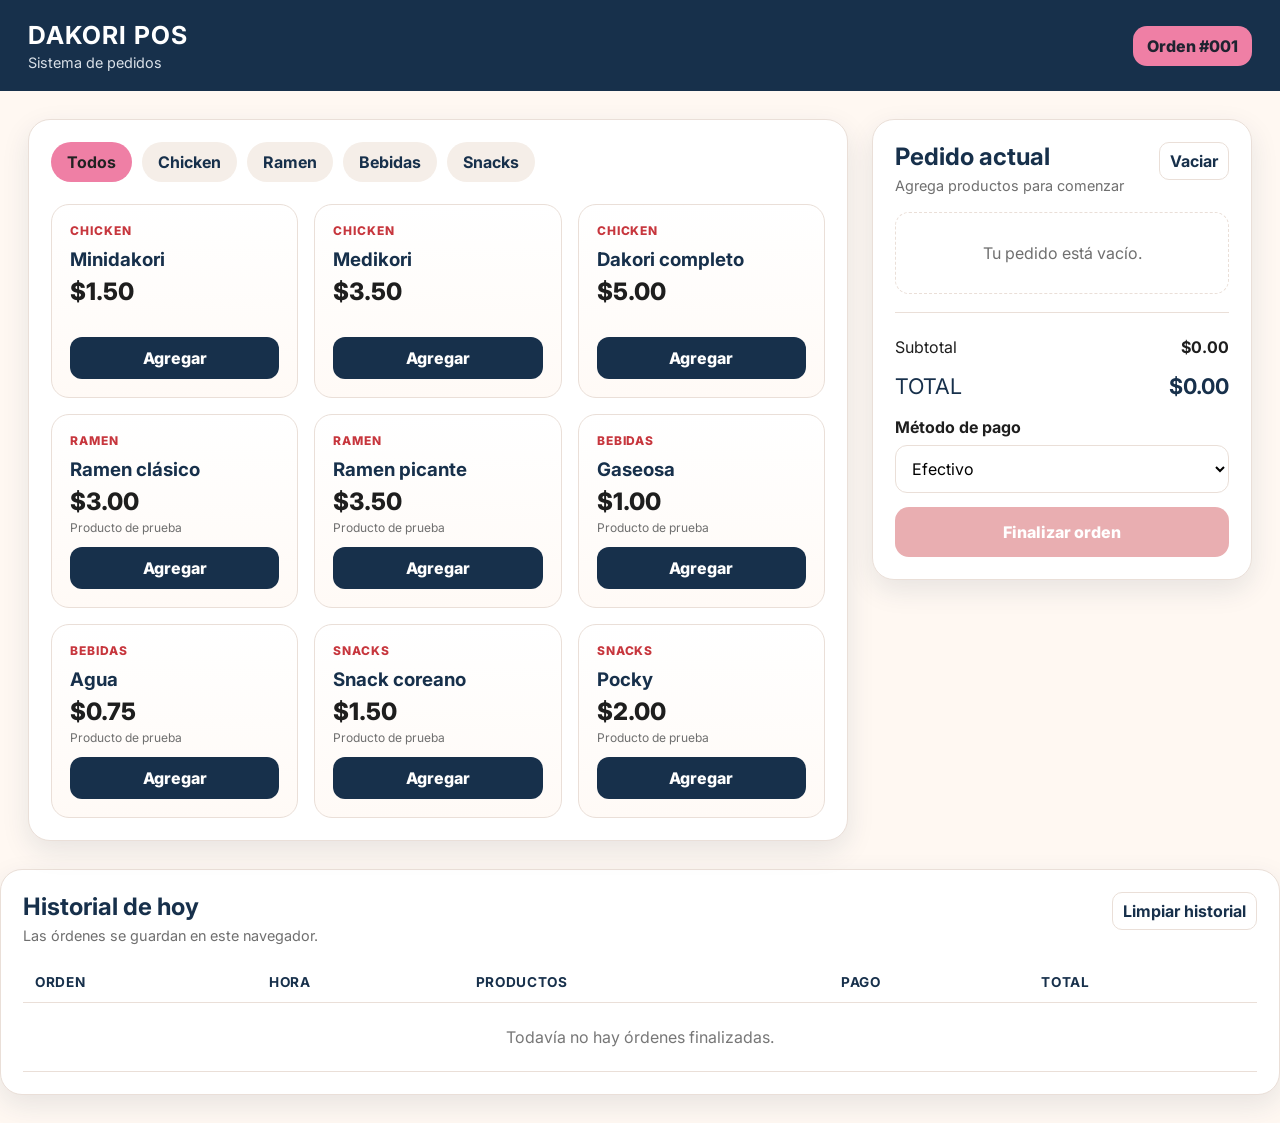
==== index.html @ b045a14e "Primera version de DAKORI POS" ====
<!DOCTYPE html>
<html lang="es">
<head>
  <meta charset="UTF-8" />
  <meta name="viewport" content="width=device-width, initial-scale=1.0" />
  <title>DAKORI POS</title>
  <link rel="stylesheet" href="style.css" />
</head>
<body>
  <header class="topbar">
    <div>
      <h1>DAKORI POS</h1>
      <p>Sistema de pedidos</p>
    </div>
    <div class="order-number">Orden <span id="orderNumber">#001</span></div>
  </header>

  <main class="app">
    <section class="catalog">
      <div class="category-tabs" id="categoryTabs"></div>
      <div class="products-grid" id="productsGrid"></div>
    </section>

    <aside class="cart-panel">
      <div class="cart-header">
        <div>
          <h2>Pedido actual</h2>
          <p id="cartStatus">Agrega productos para comenzar</p>
        </div>
        <button class="ghost-btn" id="clearCartBtn">Vaciar</button>
      </div>

      <div class="cart-items" id="cartItems"></div>

      <div class="cart-summary">
        <div class="summary-line">
          <span>Subtotal</span>
          <strong id="subtotal">$0.00</strong>
        </div>
        <div class="summary-line total-line">
          <span>TOTAL</span>
          <strong id="total">$0.00</strong>
        </div>

        <label class="payment-label" for="paymentMethod">Método de pago</label>
        <select id="paymentMethod">
          <option value="Efectivo">Efectivo</option>
          <option value="Transferencia">Transferencia</option>
          <option value="Tarjeta">Tarjeta</option>
        </select>

        <button class="finish-btn" id="finishOrderBtn">Finalizar orden</button>
      </div>
    </aside>
  </main>

  <section class="history-section">
    <div class="history-header">
      <div>
        <h2>Historial de hoy</h2>
        <p>Las órdenes se guardan en este navegador.</p>
      </div>
      <button class="ghost-btn" id="clearHistoryBtn">Limpiar historial</button>
    </div>

    <div class="history-table-wrap">
      <table>
        <thead>
          <tr>
            <th>Orden</th>
            <th>Hora</th>
            <th>Productos</th>
            <th>Pago</th>
            <th>Total</th>
          </tr>
        </thead>
        <tbody id="historyBody"></tbody>
      </table>
    </div>
  </section>

  <div class="toast" id="toast"></div>

  <script src="app.js"></script>
</body>
</html>
---- style.css ----
@import url('https://fonts.googleapis.com/css2?family=Inter:wght@400;500;600;700;800&display=swap');

:root{
  --pink:#ef7fa5;
  --pink-dark:#d95d89;
  --cream:#fff8f2;
  --navy:#17304b;
  --red:#c7363d;
  --ink:#1e1e1e;
  --muted:#6f6f6f;
  --card:#ffffff;
  --line:#eadfd8;
  --success:#1f7a4f;
  --shadow:0 10px 28px rgba(23,48,75,.10);
}

*{box-sizing:border-box}

body{
  margin:0;
  font-family:'Inter',sans-serif;
  background:var(--cream);
  color:var(--ink);
}

button,select{font:inherit}

.topbar{
  display:flex;
  justify-content:space-between;
  align-items:center;
  gap:20px;
  padding:20px 28px;
  background:var(--navy);
  color:#fff;
  position:sticky;
  top:0;
  z-index:10;
}

.topbar h1{
  margin:0;
  font-size:1.55rem;
  letter-spacing:.04em;
}

.topbar p{
  margin:4px 0 0;
  color:#d9e0e8;
  font-size:.9rem;
}

.order-number{
  background:var(--pink);
  color:#1f2330;
  padding:10px 14px;
  border-radius:14px;
  font-weight:800;
}

.app{
  display:grid;
  grid-template-columns:minmax(0,1fr) 380px;
  gap:24px;
  max-width:1400px;
  margin:0 auto;
  padding:28px;
}

.catalog,
.cart-panel,
.history-section{
  background:var(--card);
  border:1px solid var(--line);
  border-radius:22px;
  box-shadow:var(--shadow);
}

.catalog{padding:22px}

.category-tabs{
  display:flex;
  flex-wrap:wrap;
  gap:10px;
  margin-bottom:22px;
}

.category-btn{
  border:0;
  background:#f5eee8;
  color:var(--navy);
  padding:10px 16px;
  border-radius:999px;
  cursor:pointer;
  font-weight:700;
}

.category-btn.active{
  background:var(--pink);
  color:#222;
}

.products-grid{
  display:grid;
  grid-template-columns:repeat(auto-fill,minmax(190px,1fr));
  gap:16px;
}

.product-card{
  border:1px solid var(--line);
  border-radius:18px;
  padding:18px;
  background:linear-gradient(180deg,#fff,#fffaf6);
  display:flex;
  flex-direction:column;
  min-height:180px;
}

.product-category{
  color:var(--red);
  font-weight:800;
  font-size:.75rem;
  letter-spacing:.08em;
  text-transform:uppercase;
}

.product-card h3{
  margin:10px 0 6px;
  color:var(--navy);
}

.product-card .price{
  font-size:1.5rem;
  font-weight:800;
  margin-top:auto;
  color:var(--ink);
}

.product-card .sample{
  font-size:.75rem;
  color:var(--muted);
  margin:4px 0 12px;
}

.add-btn{
  border:0;
  border-radius:12px;
  padding:11px 14px;
  cursor:pointer;
  background:var(--navy);
  color:#fff;
  font-weight:800;
}

.add-btn:hover{opacity:.92}

.cart-panel{
  padding:22px;
  position:sticky;
  top:102px;
  height:fit-content;
}

.cart-header,
.history-header{
  display:flex;
  align-items:flex-start;
  justify-content:space-between;
  gap:14px;
}

.cart-header h2,
.history-header h2{
  margin:0;
  color:var(--navy);
}

.cart-header p,
.history-header p{
  margin:6px 0 0;
  color:var(--muted);
  font-size:.9rem;
}

.ghost-btn{
  border:1px solid var(--line);
  background:#fff;
  border-radius:10px;
  padding:8px 10px;
  cursor:pointer;
  color:var(--navy);
  font-weight:700;
}

.cart-items{
  margin:18px 0;
  display:flex;
  flex-direction:column;
  gap:12px;
  max-height:390px;
  overflow:auto;
}

.empty-cart{
  text-align:center;
  color:var(--muted);
  border:1px dashed var(--line);
  border-radius:14px;
  padding:30px 12px;
}

.cart-item{
  border:1px solid var(--line);
  border-radius:14px;
  padding:12px;
}

.cart-item-top{
  display:flex;
  justify-content:space-between;
  gap:10px;
}

.cart-item-name{
  font-weight:800;
  color:var(--navy);
}

.cart-item-price{
  font-weight:800;
}

.qty-row{
  display:flex;
  align-items:center;
  justify-content:space-between;
  margin-top:10px;
}

.qty-controls{
  display:flex;
  align-items:center;
  gap:8px;
}

.qty-btn{
  width:30px;
  height:30px;
  border-radius:8px;
  border:1px solid var(--line);
  background:#fff;
  cursor:pointer;
  font-weight:800;
}

.remove-btn{
  border:0;
  background:transparent;
  color:var(--red);
  cursor:pointer;
  font-weight:700;
}

.cart-summary{
  border-top:1px solid var(--line);
  padding-top:16px;
}

.summary-line{
  display:flex;
  justify-content:space-between;
  margin:8px 0;
}

.total-line{
  font-size:1.35rem;
  color:var(--navy);
  padding-top:8px;
}

.payment-label{
  display:block;
  margin:18px 0 8px;
  font-weight:700;
}

#paymentMethod{
  width:100%;
  padding:12px;
  border:1px solid var(--line);
  border-radius:12px;
  background:#fff;
}

.finish-btn{
  width:100%;
  margin-top:14px;
  border:0;
  border-radius:14px;
  padding:15px;
  background:var(--red);
  color:#fff;
  font-weight:800;
  cursor:pointer;
}

.finish-btn:disabled{
  opacity:.4;
  cursor:not-allowed;
}

.history-section{
  max-width:1400px;
  margin:0 auto 28px;
  padding:22px;
}

.history-table-wrap{overflow:auto;margin-top:18px}

table{
  width:100%;
  border-collapse:collapse;
  min-width:720px;
}

th,td{
  padding:12px;
  text-align:left;
  border-bottom:1px solid var(--line);
}

th{
  color:var(--navy);
  font-size:.85rem;
  text-transform:uppercase;
  letter-spacing:.05em;
}

.toast{
  position:fixed;
  right:24px;
  bottom:24px;
  background:var(--success);
  color:#fff;
  padding:14px 18px;
  border-radius:12px;
  opacity:0;
  transform:translateY(10px);
  pointer-events:none;
  transition:.2s ease;
  box-shadow:var(--shadow);
}

.toast.show{
  opacity:1;
  transform:translateY(0);
}

@media (max-width: 950px){
  .app{
    grid-template-columns:1fr;
  }

  .cart-panel{
    position:static;
  }
}

@media (max-width: 560px){
  .topbar{
    padding:16px;
  }

  .topbar p{
    display:none;
  }

  .app,
  .history-section{
    padding:16px;
  }

  .products-grid{
    grid-template-columns:repeat(2,minmax(0,1fr));
  }

  .product-card{
    min-height:165px;
    padding:14px;
  }
}
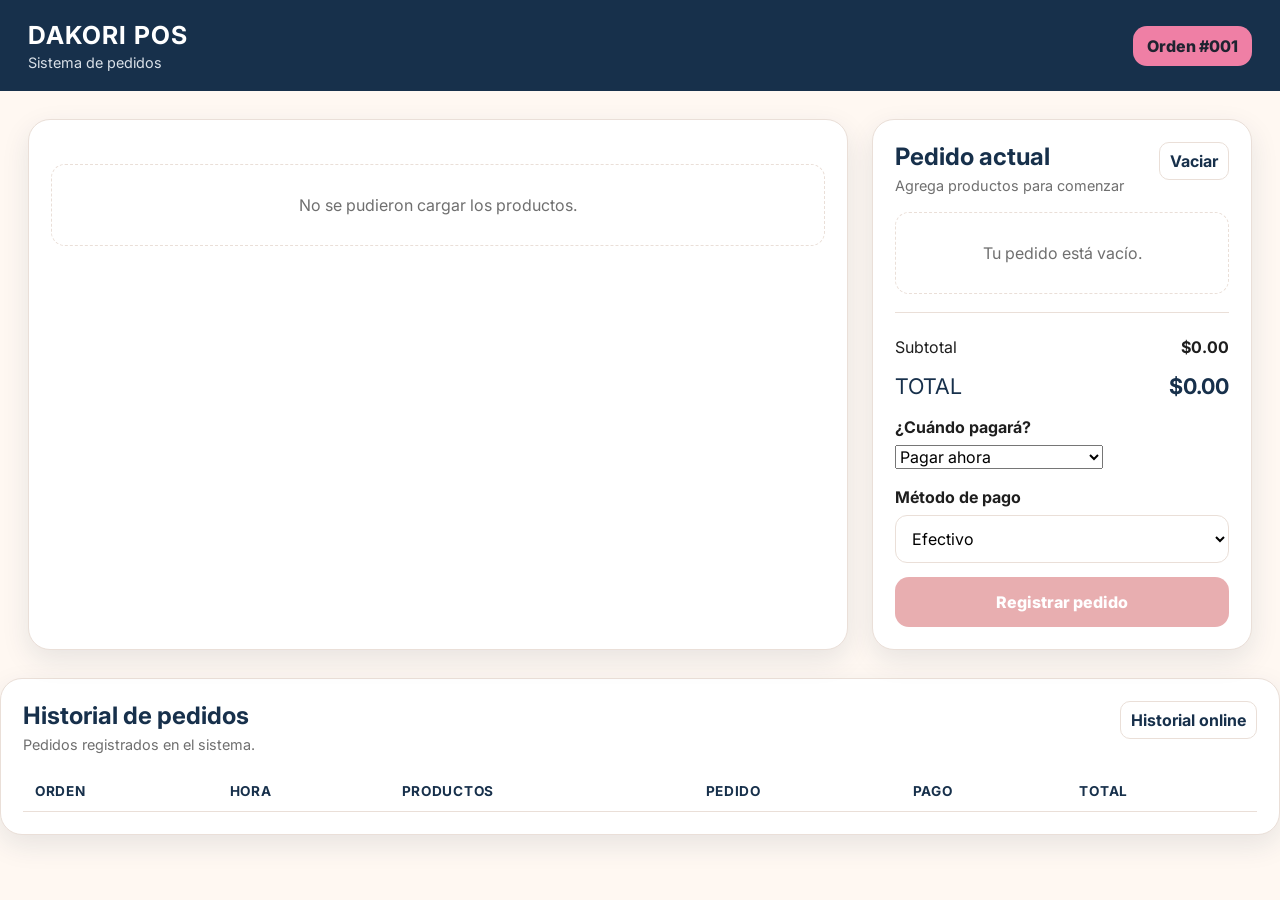
==== commit 665c6a78: "Agregar control de cocina y pago" ====
--- a/index.html
+++ b/index.html
@@ -1,86 +1,306 @@
 <!DOCTYPE html>
 <html lang="es">
+
 <head>
-  <meta charset="UTF-8" />
-  <meta name="viewport" content="width=device-width, initial-scale=1.0" />
-  <title>DAKORI POS</title>
-  <link rel="stylesheet" href="style.css" />
+
+    <meta charset="UTF-8">
+
+    <meta
+        name="viewport"
+        content="width=device-width, initial-scale=1.0"
+    >
+
+    <title>DAKORI POS</title>
+
+    <link
+        rel="stylesheet"
+        href="style.css"
+    >
+
 </head>
+
+
 <body>
-  <header class="topbar">
+
+
+<header class="topbar">
+
     <div>
-      <h1>DAKORI POS</h1>
-      <p>Sistema de pedidos</p>
+
+        <h1>
+            DAKORI POS
+        </h1>
+
+        <p>
+            Sistema de pedidos
+        </p>
+
     </div>
-    <div class="order-number">Orden <span id="orderNumber">#001</span></div>
-  </header>
-
-  <main class="app">
+
+
+    <div class="order-number">
+
+        Orden
+
+        <span id="orderNumber">
+            #001
+        </span>
+
+    </div>
+
+</header>
+
+
+<main class="app">
+
+
+    <!-- PRODUCTOS -->
+
     <section class="catalog">
-      <div class="category-tabs" id="categoryTabs"></div>
-      <div class="products-grid" id="productsGrid"></div>
+
+        <div
+            class="category-tabs"
+            id="categoryTabs"
+        ></div>
+
+
+        <div
+            class="products-grid"
+            id="productsGrid"
+        ></div>
+
     </section>
 
+
+    <!-- CARRITO -->
+
     <aside class="cart-panel">
-      <div class="cart-header">
+
+
+        <div class="cart-header">
+
+            <div>
+
+                <h2>
+                    Pedido actual
+                </h2>
+
+                <p id="cartStatus">
+
+                    Agrega productos para comenzar
+
+                </p>
+
+            </div>
+
+
+            <button
+                class="ghost-btn"
+                id="clearCartBtn"
+            >
+                Vaciar
+            </button>
+
+        </div>
+
+
+        <div
+            class="cart-items"
+            id="cartItems"
+        ></div>
+
+
+        <div class="cart-summary">
+
+
+            <div class="summary-line">
+
+                <span>
+                    Subtotal
+                </span>
+
+                <strong id="subtotal">
+                    $0.00
+                </strong>
+
+            </div>
+
+
+            <div class="summary-line total-line">
+
+                <span>
+                    TOTAL
+                </span>
+
+                <strong id="total">
+                    $0.00
+                </strong>
+
+            </div>
+
+
+            <!-- MOMENTO DE PAGO -->
+
+            <label
+                class="payment-label"
+                for="paymentMoment"
+            >
+                ¿Cuándo pagará?
+            </label>
+
+
+            <select id="paymentMoment">
+
+                <option value="Antes">
+                    Pagar ahora
+                </option>
+
+                <option value="Después">
+                    Pagar después de comer
+                </option>
+
+            </select>
+
+
+            <!-- MÉTODO DE PAGO -->
+
+            <div id="paymentMethodContainer">
+
+                <label
+                    class="payment-label"
+                    for="paymentMethod"
+                >
+                    Método de pago
+                </label>
+
+
+                <select id="paymentMethod">
+
+                    <option value="Efectivo">
+                        Efectivo
+                    </option>
+
+                    <option value="Transferencia">
+                        Transferencia
+                    </option>
+
+                    <option value="Tarjeta">
+                        Tarjeta
+                    </option>
+
+                </select>
+
+            </div>
+
+
+            <button
+                class="finish-btn"
+                id="finishOrderBtn"
+            >
+                Registrar pedido
+            </button>
+
+
+        </div>
+
+    </aside>
+
+</main>
+
+
+<!-- HISTORIAL -->
+
+<section class="history-section">
+
+
+    <div class="history-header">
+
         <div>
-          <h2>Pedido actual</h2>
-          <p id="cartStatus">Agrega productos para comenzar</p>
+
+            <h2>
+                Historial de pedidos
+            </h2>
+
+            <p>
+                Pedidos registrados en el sistema.
+            </p>
+
         </div>
-        <button class="ghost-btn" id="clearCartBtn">Vaciar</button>
-      </div>
-
-      <div class="cart-items" id="cartItems"></div>
-
-      <div class="cart-summary">
-        <div class="summary-line">
-          <span>Subtotal</span>
-          <strong id="subtotal">$0.00</strong>
-        </div>
-        <div class="summary-line total-line">
-          <span>TOTAL</span>
-          <strong id="total">$0.00</strong>
-        </div>
-
-        <label class="payment-label" for="paymentMethod">Método de pago</label>
-        <select id="paymentMethod">
-          <option value="Efectivo">Efectivo</option>
-          <option value="Transferencia">Transferencia</option>
-          <option value="Tarjeta">Tarjeta</option>
-        </select>
-
-        <button class="finish-btn" id="finishOrderBtn">Finalizar orden</button>
-      </div>
-    </aside>
-  </main>
-
-  <section class="history-section">
-    <div class="history-header">
-      <div>
-        <h2>Historial de hoy</h2>
-        <p>Las órdenes se guardan en este navegador.</p>
-      </div>
-      <button class="ghost-btn" id="clearHistoryBtn">Limpiar historial</button>
+
+
+        <button
+            class="ghost-btn"
+            id="clearHistoryBtn"
+            disabled
+        >
+            Historial online
+        </button>
+
     </div>
 
+
     <div class="history-table-wrap">
-      <table>
-        <thead>
-          <tr>
-            <th>Orden</th>
-            <th>Hora</th>
-            <th>Productos</th>
-            <th>Pago</th>
-            <th>Total</th>
-          </tr>
-        </thead>
-        <tbody id="historyBody"></tbody>
-      </table>
+
+
+        <table>
+
+
+            <thead>
+
+                <tr>
+
+                    <th>
+                        Orden
+                    </th>
+
+                    <th>
+                        Hora
+                    </th>
+
+                    <th>
+                        Productos
+                    </th>
+
+                    <th>
+                        Pedido
+                    </th>
+
+                    <th>
+                        Pago
+                    </th>
+
+                    <th>
+                        Total
+                    </th>
+
+                </tr>
+
+            </thead>
+
+
+            <tbody id="historyBody">
+
+            </tbody>
+
+
+        </table>
+
+
     </div>
-  </section>
-
-  <div class="toast" id="toast"></div>
-
-  <script src="app.js"></script>
+
+
+</section>
+
+
+<div
+    class="toast"
+    id="toast"
+></div>
+
+
+<script src="app.js"></script>
+
+
 </body>
-</html>
+
+</html>
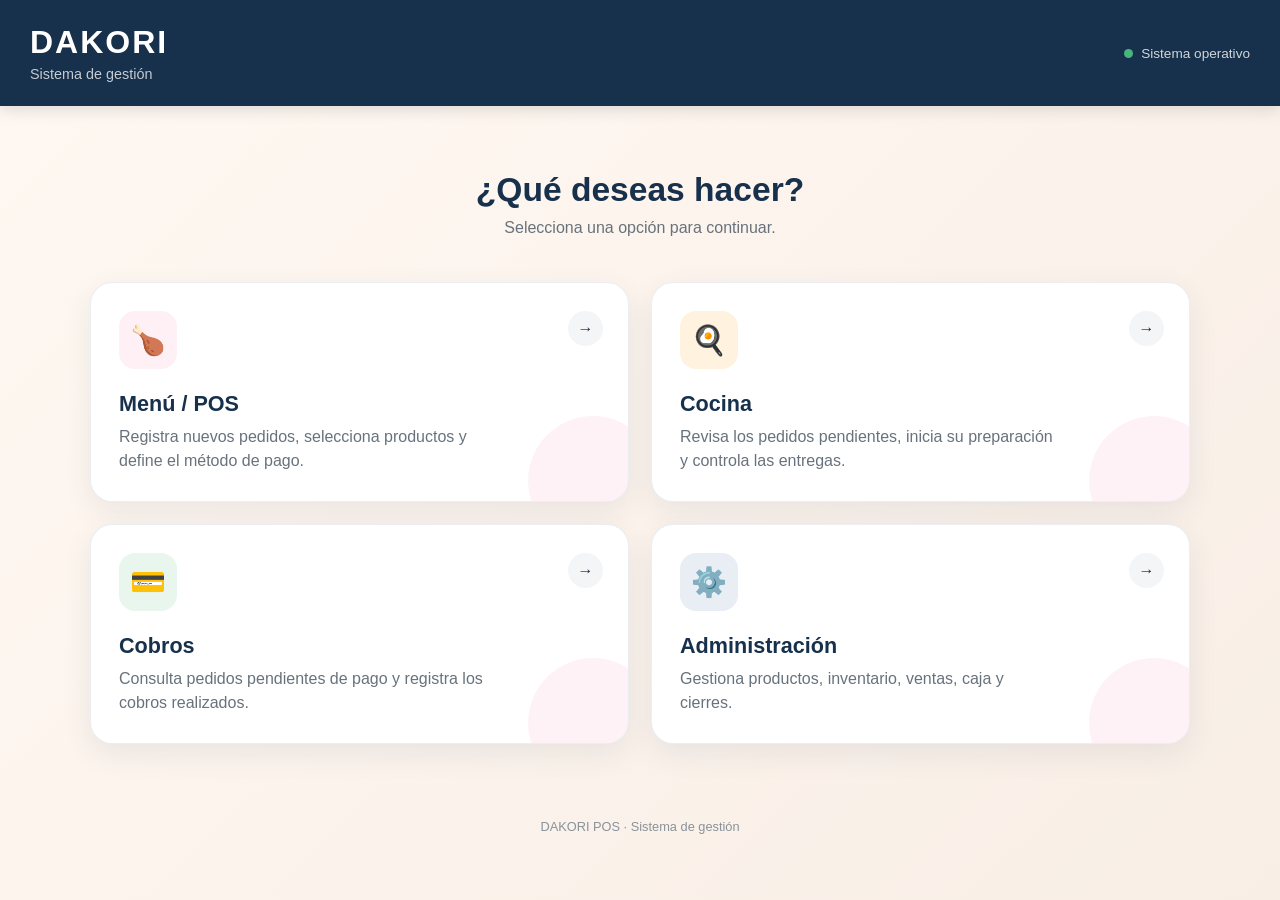
==== commit cd4e1e71: "Agregar pagina principal" ====
--- a/index.html
+++ b/index.html
@@ -10,12 +10,371 @@
         content="width=device-width, initial-scale=1.0"
     >
 
-    <title>DAKORI POS</title>
-
-    <link
-        rel="stylesheet"
-        href="style.css"
-    >
+    <title>DAKORI</title>
+
+    <style>
+
+        * {
+            box-sizing: border-box;
+        }
+
+        body {
+            margin: 0;
+            min-height: 100vh;
+
+            font-family:
+                Arial,
+                Helvetica,
+                sans-serif;
+
+            background:
+                linear-gradient(
+                    135deg,
+                    #fff8f2 0%,
+                    #f8eee6 100%
+                );
+
+            color: #17304b;
+        }
+
+
+        /* ==============================================
+           ENCABEZADO
+        ============================================== */
+
+        .header {
+            background: #17304b;
+            color: white;
+
+            padding: 24px 30px;
+
+            display: flex;
+            align-items: center;
+            justify-content: space-between;
+
+            box-shadow:
+                0 4px 15px
+                rgba(0,0,0,.12);
+        }
+
+
+        .brand h1 {
+            margin: 0;
+
+            font-size: 2rem;
+            font-weight: 900;
+
+            letter-spacing: 2px;
+        }
+
+
+        .brand p {
+            margin: 5px 0 0;
+
+            font-size: .9rem;
+            opacity: .75;
+        }
+
+
+        .system-status {
+            display: flex;
+            align-items: center;
+            gap: 8px;
+
+            font-size: .85rem;
+            opacity: .8;
+        }
+
+
+        .status-dot {
+            width: 9px;
+            height: 9px;
+
+            border-radius: 50%;
+
+            background: #55d68b;
+        }
+
+
+        /* ==============================================
+           CONTENIDO
+        ============================================== */
+
+        .main {
+            width: 100%;
+            max-width: 1150px;
+
+            margin: 0 auto;
+
+            padding: 65px 25px;
+        }
+
+
+        .welcome {
+            text-align: center;
+
+            margin-bottom: 45px;
+        }
+
+
+        .welcome h2 {
+            margin: 0 0 10px;
+
+            font-size: 2.1rem;
+            font-weight: 900;
+
+            color: #17304b;
+        }
+
+
+        .welcome p {
+            margin: 0;
+
+            color: #68727c;
+
+            font-size: 1rem;
+        }
+
+
+        /* ==============================================
+           OPCIONES
+        ============================================== */
+
+        .options {
+            display: grid;
+
+            grid-template-columns:
+                repeat(2, 1fr);
+
+            gap: 22px;
+        }
+
+
+        .option-card {
+            position: relative;
+
+            min-height: 210px;
+
+            background: white;
+
+            border:
+                1px solid
+                rgba(23,48,75,.08);
+
+            border-radius: 22px;
+
+            padding: 28px;
+
+            text-decoration: none;
+
+            color: #17304b;
+
+            box-shadow:
+                0 10px 30px
+                rgba(23,48,75,.08);
+
+            transition:
+                transform .18s ease,
+                box-shadow .18s ease,
+                border-color .18s ease;
+
+            overflow: hidden;
+        }
+
+
+        .option-card:hover {
+            transform:
+                translateY(-5px);
+
+            box-shadow:
+                0 16px 38px
+                rgba(23,48,75,.15);
+
+            border-color:
+                rgba(23,48,75,.2);
+        }
+
+
+        .option-card::after {
+            content: "";
+
+            position: absolute;
+
+            right: -30px;
+            bottom: -45px;
+
+            width: 130px;
+            height: 130px;
+
+            border-radius: 50%;
+
+            background:
+                rgba(239,127,165,.10);
+        }
+
+
+        .icon {
+            width: 58px;
+            height: 58px;
+
+            border-radius: 16px;
+
+            display: flex;
+            align-items: center;
+            justify-content: center;
+
+            margin-bottom: 22px;
+
+            font-size: 1.8rem;
+
+            background: #fff0f5;
+        }
+
+
+        .option-card h3 {
+            margin: 0 0 8px;
+
+            font-size: 1.35rem;
+            font-weight: 900;
+        }
+
+
+        .option-card p {
+            margin: 0;
+
+            color: #68727c;
+
+            line-height: 1.5;
+
+            max-width: 380px;
+        }
+
+
+        .arrow {
+            position: absolute;
+
+            right: 25px;
+            top: 28px;
+
+            width: 35px;
+            height: 35px;
+
+            display: flex;
+            align-items: center;
+            justify-content: center;
+
+            border-radius: 50%;
+
+            background: #f4f5f7;
+
+            color: #17304b;
+
+            font-weight: bold;
+
+            transition:
+                background .18s ease,
+                color .18s ease;
+        }
+
+
+        .option-card:hover .arrow {
+            background: #17304b;
+            color: white;
+        }
+
+
+        /* ==============================================
+           COLORES POR ÁREA
+        ============================================== */
+
+        .menu-card .icon {
+            background: #fff0f5;
+        }
+
+
+        .kitchen-card .icon {
+            background: #fff3df;
+        }
+
+
+        .payment-card .icon {
+            background: #e9f6ee;
+        }
+
+
+        .admin-card .icon {
+            background: #e9eef5;
+        }
+
+
+        /* ==============================================
+           PIE
+        ============================================== */
+
+        .footer {
+            text-align: center;
+
+            padding:
+                10px 20px 30px;
+
+            color: #8a929a;
+
+            font-size: .8rem;
+        }
+
+
+        /* ==============================================
+           RESPONSIVE
+        ============================================== */
+
+        @media(max-width: 750px) {
+
+            .header {
+                padding:
+                    20px;
+            }
+
+
+            .brand h1 {
+                font-size:
+                    1.6rem;
+            }
+
+
+            .system-status {
+                display: none;
+            }
+
+
+            .main {
+                padding:
+                    40px 16px;
+            }
+
+
+            .welcome h2 {
+                font-size:
+                    1.7rem;
+            }
+
+
+            .options {
+                grid-template-columns:
+                    1fr;
+            }
+
+
+            .option-card {
+                min-height:
+                    180px;
+
+                padding:
+                    24px;
+            }
+
+        }
+
+    </style>
 
 </head>
 
@@ -23,282 +382,194 @@
 <body>
 
 
-<header class="topbar">
-
-    <div>
+<header class="header">
+
+    <div class="brand">
 
         <h1>
-            DAKORI POS
+            DAKORI
         </h1>
 
         <p>
-            Sistema de pedidos
+            Sistema de gestión
         </p>
 
     </div>
 
 
-    <div class="order-number">
-
-        Orden
-
-        <span id="orderNumber">
-            #001
-        </span>
+    <div class="system-status">
+
+        <span class="status-dot"></span>
+
+        Sistema operativo
 
     </div>
 
 </header>
 
 
-<main class="app">
-
-
-    <!-- PRODUCTOS -->
-
-    <section class="catalog">
-
-        <div
-            class="category-tabs"
-            id="categoryTabs"
-        ></div>
-
-
-        <div
-            class="products-grid"
-            id="productsGrid"
-        ></div>
+<main class="main">
+
+
+    <section class="welcome">
+
+        <h2>
+            ¿Qué deseas hacer?
+        </h2>
+
+        <p>
+            Selecciona una opción para continuar.
+        </p>
 
     </section>
 
 
-    <!-- CARRITO -->
-
-    <aside class="cart-panel">
-
-
-        <div class="cart-header">
-
-            <div>
-
-                <h2>
-                    Pedido actual
-                </h2>
-
-                <p id="cartStatus">
-
-                    Agrega productos para comenzar
-
-                </p>
-
+    <section class="options">
+
+
+        <!-- ==========================================
+             MENÚ / POS
+        =========================================== -->
+
+        <a
+            href="menu.html"
+            class="option-card menu-card"
+        >
+
+            <span class="arrow">
+                →
+            </span>
+
+
+            <div class="icon">
+                🍗
             </div>
 
 
-            <button
-                class="ghost-btn"
-                id="clearCartBtn"
-            >
-                Vaciar
-            </button>
-
-        </div>
-
-
-        <div
-            class="cart-items"
-            id="cartItems"
-        ></div>
-
-
-        <div class="cart-summary">
-
-
-            <div class="summary-line">
-
-                <span>
-                    Subtotal
-                </span>
-
-                <strong id="subtotal">
-                    $0.00
-                </strong>
-
+            <h3>
+                Menú / POS
+            </h3>
+
+
+            <p>
+                Registra nuevos pedidos,
+                selecciona productos y
+                define el método de pago.
+            </p>
+
+        </a>
+
+
+        <!-- ==========================================
+             COCINA
+        =========================================== -->
+
+        <a
+            href="cocina.html"
+            class="option-card kitchen-card"
+        >
+
+            <span class="arrow">
+                →
+            </span>
+
+
+            <div class="icon">
+                🍳
             </div>
 
 
-            <div class="summary-line total-line">
-
-                <span>
-                    TOTAL
-                </span>
-
-                <strong id="total">
-                    $0.00
-                </strong>
-
+            <h3>
+                Cocina
+            </h3>
+
+
+            <p>
+                Revisa los pedidos pendientes,
+                inicia su preparación y
+                controla las entregas.
+            </p>
+
+        </a>
+
+
+        <!-- ==========================================
+             COBROS
+        =========================================== -->
+
+        <a
+            href="cobros.html"
+            class="option-card payment-card"
+        >
+
+            <span class="arrow">
+                →
+            </span>
+
+
+            <div class="icon">
+                💳
             </div>
 
 
-            <!-- MOMENTO DE PAGO -->
-
-            <label
-                class="payment-label"
-                for="paymentMoment"
-            >
-                ¿Cuándo pagará?
-            </label>
-
-
-            <select id="paymentMoment">
-
-                <option value="Antes">
-                    Pagar ahora
-                </option>
-
-                <option value="Después">
-                    Pagar después de comer
-                </option>
-
-            </select>
-
-
-            <!-- MÉTODO DE PAGO -->
-
-            <div id="paymentMethodContainer">
-
-                <label
-                    class="payment-label"
-                    for="paymentMethod"
-                >
-                    Método de pago
-                </label>
-
-
-                <select id="paymentMethod">
-
-                    <option value="Efectivo">
-                        Efectivo
-                    </option>
-
-                    <option value="Transferencia">
-                        Transferencia
-                    </option>
-
-                    <option value="Tarjeta">
-                        Tarjeta
-                    </option>
-
-                </select>
-
+            <h3>
+                Cobros
+            </h3>
+
+
+            <p>
+                Consulta pedidos pendientes
+                de pago y registra los
+                cobros realizados.
+            </p>
+
+        </a>
+
+
+        <!-- ==========================================
+             ADMINISTRACIÓN
+        =========================================== -->
+
+        <a
+            href="admin.html"
+            class="option-card admin-card"
+        >
+
+            <span class="arrow">
+                →
+            </span>
+
+
+            <div class="icon">
+                ⚙️
             </div>
 
 
-            <button
-                class="finish-btn"
-                id="finishOrderBtn"
-            >
-                Registrar pedido
-            </button>
-
-
-        </div>
-
-    </aside>
+            <h3>
+                Administración
+            </h3>
+
+
+            <p>
+                Gestiona productos,
+                inventario, ventas,
+                caja y cierres.
+            </p>
+
+        </a>
+
+
+    </section>
+
 
 </main>
 
 
-<!-- HISTORIAL -->
-
-<section class="history-section">
-
-
-    <div class="history-header">
-
-        <div>
-
-            <h2>
-                Historial de pedidos
-            </h2>
-
-            <p>
-                Pedidos registrados en el sistema.
-            </p>
-
-        </div>
-
-
-        <button
-            class="ghost-btn"
-            id="clearHistoryBtn"
-            disabled
-        >
-            Historial online
-        </button>
-
-    </div>
-
-
-    <div class="history-table-wrap">
-
-
-        <table>
-
-
-            <thead>
-
-                <tr>
-
-                    <th>
-                        Orden
-                    </th>
-
-                    <th>
-                        Hora
-                    </th>
-
-                    <th>
-                        Productos
-                    </th>
-
-                    <th>
-                        Pedido
-                    </th>
-
-                    <th>
-                        Pago
-                    </th>
-
-                    <th>
-                        Total
-                    </th>
-
-                </tr>
-
-            </thead>
-
-
-            <tbody id="historyBody">
-
-            </tbody>
-
-
-        </table>
-
-
-    </div>
-
-
-</section>
-
-
-<div
-    class="toast"
-    id="toast"
-></div>
-
-
-<script src="app.js"></script>
+<footer class="footer">
+
+    DAKORI POS · Sistema de gestión
+
+</footer>
 
 
 </body>
